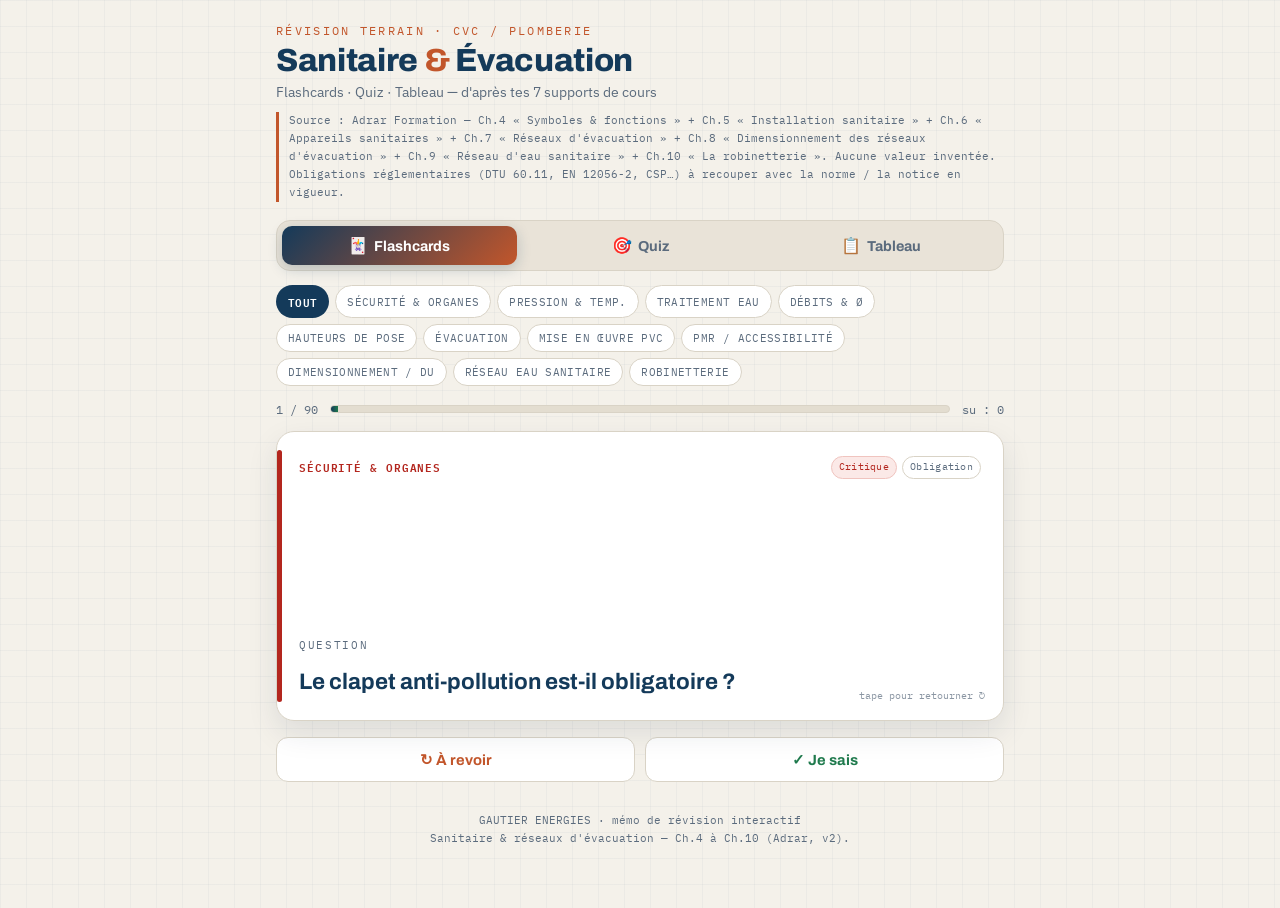
==== revision_sanitaire_evacuation.html @ 76c30feb "Add files via upload" ====
<!DOCTYPE html>
<html lang="fr">
<head>
<meta charset="UTF-8">
<meta name="viewport" content="width=device-width, initial-scale=1.0">
<title>Fiche révision — Sanitaire & Évacuation</title>
<link rel="preconnect" href="https://fonts.googleapis.com">
<link rel="preconnect" href="https://fonts.gstatic.com" crossorigin>
<link href="https://fonts.googleapis.com/css2?family=Archivo:wght@600;700;800&family=IBM+Plex+Mono:wght@500;600&family=IBM+Plex+Sans:wght@400;500;600&display=swap" rel="stylesheet">
<style>
  :root{
    --bg:#f4f1ea; --bg2:#ffffff; --panel:#ffffff; --line:#d9d3c6;
    --txt:#0f1f33; --muted:#5b6b7d;
    --navy:#143a5a; --navy2:#1d5a86; --accent:#c2562b; --green:#1f7a4d;
    /* domaines */
    --d-secu:#b3261e; --d-press:#c2562b; --d-eau:#0f6f63; --d-debit:#1f4f8b;
    --d-haut:#1d5a86; --d-evac:#1f7a4d; --d-pvc:#7a4d8c; --d-pmr:#9a6700;
  }
  *{box-sizing:border-box;margin:0;padding:0}
  body{
    font-family:"IBM Plex Sans",sans-serif;background:var(--bg);color:var(--txt);
    line-height:1.5;-webkit-font-smoothing:antialiased;min-height:100vh;
    background-image:
      linear-gradient(rgba(20,58,90,.035) 1px,transparent 1px),
      linear-gradient(90deg,rgba(20,58,90,.035) 1px,transparent 1px);
    background-size:26px 26px;
  }
  .wrap{max-width:760px;margin:0 auto;padding:22px 16px 60px}

  header{margin-bottom:18px}
  .kicker{font-family:"IBM Plex Mono",monospace;font-size:.72rem;letter-spacing:.2em;color:var(--accent);text-transform:uppercase}
  h1{font-family:"Archivo",sans-serif;font-weight:800;font-size:2rem;line-height:1.05;letter-spacing:-.01em;margin:.15em 0 .1em;color:var(--navy)}
  h1 .amp{color:var(--accent)}
  .sub{color:var(--muted);font-size:.9rem}
  .src-note{margin-top:10px;font-family:"IBM Plex Mono",monospace;font-size:.7rem;color:var(--muted);border-left:3px solid var(--accent);padding-left:10px;line-height:1.6}

  .tabs{display:flex;gap:6px;margin:18px 0 14px;background:#e9e3d8;padding:5px;border-radius:14px;border:1px solid var(--line)}
  .tab{flex:1;border:0;background:transparent;color:var(--muted);font-family:"Archivo",sans-serif;font-weight:700;font-size:.9rem;padding:10px 6px;border-radius:10px;cursor:pointer;transition:.18s;display:flex;align-items:center;justify-content:center;gap:6px}
  .tab.active{background:linear-gradient(135deg,var(--navy),var(--accent));color:#fff;box-shadow:0 4px 14px rgba(20,58,90,.22)}
  .tab .ic{font-size:1rem}

  .filters{display:flex;flex-wrap:wrap;gap:6px;margin-bottom:14px}
  .chip{font-family:"IBM Plex Mono",monospace;font-size:.7rem;letter-spacing:.03em;padding:6px 11px;border-radius:20px;border:1px solid var(--line);background:#fff;color:var(--muted);cursor:pointer;transition:.15s;text-transform:uppercase}
  .chip.on{color:#fff;font-weight:600;border-color:transparent}
  .chip[data-d="all"].on{background:var(--navy)}

  .progress{display:flex;align-items:center;gap:12px;margin-bottom:12px;font-family:"IBM Plex Mono",monospace;font-size:.78rem;color:var(--muted)}
  .bar{flex:1;height:8px;background:#e3ddd0;border-radius:6px;overflow:hidden;border:1px solid var(--line)}
  .bar > i{display:block;height:100%;width:0;background:linear-gradient(90deg,var(--navy),var(--green));transition:.3s}

  .scene{perspective:1400px;margin-bottom:16px}
  .card{position:relative;width:100%;min-height:290px;transform-style:preserve-3d;transition:transform .55s cubic-bezier(.4,.2,.2,1);cursor:pointer}
  .card.flipped{transform:rotateY(180deg)}
  .face{position:absolute;inset:0;backface-visibility:hidden;border-radius:18px;border:1px solid var(--line);padding:24px 22px;display:flex;flex-direction:column;background:var(--panel);box-shadow:0 12px 30px rgba(20,40,70,.10)}
  .face.back{transform:rotateY(180deg);background:linear-gradient(160deg,#fbf9f4,#f1ece2)}
  .face::before{content:"";position:absolute;left:0;top:18px;bottom:18px;width:5px;border-radius:5px;background:var(--dcol,var(--accent))}
  .meta{display:flex;justify-content:space-between;align-items:center;gap:8px;margin-bottom:auto}
  .dom{font-family:"IBM Plex Mono",monospace;font-size:.7rem;letter-spacing:.08em;text-transform:uppercase;color:var(--dcol,var(--accent));font-weight:600}
  .badges{display:flex;gap:5px;flex-wrap:wrap;justify-content:flex-end}
  .b{font-family:"IBM Plex Mono",monospace;font-size:.62rem;padding:3px 7px;border-radius:20px;border:1px solid var(--line);color:var(--muted);letter-spacing:.03em}
  .b.crit{background:#fbe9e7;color:#b3261e;border-color:#f0c4bf}
  .b.eleve{background:#fdf3df;color:#9a6700;border-color:#ecdcad}
  .q-label,.a-label{font-family:"IBM Plex Mono",monospace;font-size:.66rem;letter-spacing:.16em;text-transform:uppercase;color:var(--muted);margin-bottom:8px}
  .q-txt{font-family:"Archivo",sans-serif;font-weight:700;font-size:1.4rem;line-height:1.18;margin-top:8px;color:var(--navy)}
  .a-txt{font-size:1.12rem;font-weight:500;line-height:1.4;margin-top:8px}
  .a-txt b{color:var(--navy);font-family:"IBM Plex Mono",monospace;font-weight:600}
  .src{margin-top:auto;font-family:"IBM Plex Mono",monospace;font-size:.66rem;color:var(--muted);padding-top:14px}
  .flip-hint{position:absolute;bottom:16px;right:18px;font-family:"IBM Plex Mono",monospace;font-size:.62rem;color:var(--muted);opacity:.7}

  .nav{display:flex;gap:10px}
  .nav button{flex:1;border:1.5px solid var(--line);background:#fff;color:var(--txt);font-family:"Archivo",sans-serif;font-weight:700;font-size:.92rem;padding:13px;border-radius:12px;cursor:pointer;transition:.15s}
  .nav button:hover{border-color:var(--navy)}
  .nav button.know{color:var(--green)}
  .nav button.know:hover{border-color:var(--green)}
  .nav button.review{color:var(--accent)}
  .nav button.review:hover{border-color:var(--accent)}
  .nav button:active{transform:translateY(1px)}

  .quiz-head{display:flex;justify-content:space-between;align-items:center;margin-bottom:14px;font-family:"IBM Plex Mono",monospace;font-size:.8rem;color:var(--muted)}
  .score{color:var(--accent);font-weight:600}
  .quiz-card{background:var(--panel);border:1px solid var(--line);border-radius:18px;padding:24px 22px;box-shadow:0 12px 30px rgba(20,40,70,.10)}
  .quiz-card .dom{margin-bottom:14px}
  .quiz-q{font-family:"Archivo",sans-serif;font-weight:700;font-size:1.32rem;line-height:1.2;margin-bottom:20px;color:var(--navy)}
  .opts{display:flex;flex-direction:column;gap:10px}
  .opt{text-align:left;border:1.5px solid var(--line);background:#fff;color:var(--txt);font-family:"IBM Plex Sans",sans-serif;font-size:1.02rem;padding:14px 16px;border-radius:12px;cursor:pointer;transition:.15s;display:flex;gap:10px;align-items:center}
  .opt:hover:not(.locked){border-color:var(--navy);transform:translateX(3px)}
  .opt .k{font-family:"IBM Plex Mono",monospace;font-size:.8rem;color:var(--muted);border:1px solid var(--line);border-radius:6px;width:24px;height:24px;display:flex;align-items:center;justify-content:center;flex:none}
  .opt.good{border-color:var(--green);background:#e3f3ea}
  .opt.good .k{border-color:var(--green);color:var(--green)}
  .opt.bad{border-color:var(--d-secu);background:#fbe9e7}
  .opt.bad .k{border-color:var(--d-secu);color:var(--d-secu)}
  .expl{margin-top:16px;font-size:.92rem;color:var(--muted);border-left:3px solid var(--accent);padding:8px 0 8px 12px;display:none}
  .expl.show{display:block}
  .qbtn{margin-top:18px;width:100%;border:0;background:linear-gradient(135deg,var(--navy),var(--accent));color:#fff;font-family:"Archivo",sans-serif;font-weight:800;font-size:1rem;padding:14px;border-radius:12px;cursor:pointer;transition:.15s}
  .qbtn:active{transform:translateY(1px)}
  .qbtn[disabled]{opacity:.45;cursor:not-allowed}

  .result{text-align:center;background:var(--panel);border:1px solid var(--line);border-radius:18px;padding:38px 24px;box-shadow:0 12px 30px rgba(20,40,70,.10)}
  .result .big{font-family:"Archivo",sans-serif;font-weight:800;font-size:3.4rem;line-height:1;color:var(--accent)}
  .result .lbl{color:var(--muted);font-family:"IBM Plex Mono",monospace;font-size:.78rem;letter-spacing:.12em;text-transform:uppercase;margin:8px 0 4px}
  .result .verdict{font-family:"Archivo",sans-serif;font-weight:700;font-size:1.25rem;margin:14px 0 22px;color:var(--navy)}

  .search{width:100%;background:#fff;border:1.5px solid var(--line);border-radius:12px;color:var(--txt);font-family:"IBM Plex Sans",sans-serif;font-size:.95rem;padding:12px 14px;margin-bottom:14px}
  .search::placeholder{color:var(--muted)}
  .row{background:var(--panel);border:1px solid var(--line);border-left:5px solid var(--dcol,var(--accent));border-radius:12px;padding:13px 15px;margin-bottom:9px}
  .row .top{display:flex;justify-content:space-between;align-items:center;gap:8px;margin-bottom:5px}
  .row .el{font-weight:600;font-size:.97rem;color:var(--navy)}
  .row .val{font-family:"IBM Plex Mono",monospace;color:var(--accent);font-weight:600;font-size:.92rem;margin:2px 0 5px}
  .row .foot{display:flex;justify-content:space-between;gap:8px;font-family:"IBM Plex Mono",monospace;font-size:.66rem;color:var(--muted)}
  .empty{text-align:center;color:var(--muted);padding:30px;font-family:"IBM Plex Mono",monospace;font-size:.85rem}

  .footer{margin-top:30px;text-align:center;font-family:"IBM Plex Mono",monospace;font-size:.66rem;color:var(--muted);line-height:1.7}
  .hide{display:none!important}
</style>
</head>
<body>
<div class="wrap">
  <header>
    <div class="kicker">Révision terrain · CVC / Plomberie</div>
    <h1>Sanitaire <span class="amp">&amp;</span> Évacuation</h1>
    <div class="sub">Flashcards · Quiz · Tableau — d'après tes 7 supports de cours</div>
    <div class="src-note">Source : Adrar Formation — Ch.4 « Symboles & fonctions » + Ch.5 « Installation sanitaire » + Ch.6 « Appareils sanitaires » + Ch.7 « Réseaux d'évacuation » + Ch.8 « Dimensionnement des réseaux d'évacuation » + Ch.9 « Réseau d'eau sanitaire » + Ch.10 « La robinetterie ». Aucune valeur inventée. Obligations réglementaires (DTU 60.11, EN 12056-2, CSP…) à recouper avec la norme / la notice en vigueur.</div>
  </header>

  <div class="tabs">
    <button class="tab active" data-view="cards"><span class="ic">🃏</span> Flashcards</button>
    <button class="tab" data-view="quiz"><span class="ic">🎯</span> Quiz</button>
    <button class="tab" data-view="table"><span class="ic">📋</span> Tableau</button>
  </div>

  <div class="filters" id="filters"></div>

  <!-- FLASHCARDS -->
  <section id="view-cards">
    <div class="progress">
      <span id="cardCount">1 / 1</span>
      <div class="bar"><i id="cardBar"></i></div>
      <span id="knownCount">su : 0</span>
    </div>
    <div class="scene">
      <div class="card" id="card" onclick="flip()">
        <div class="face front">
          <div class="meta"><span class="dom" id="fDom">—</span><div class="badges" id="fBadges"></div></div>
          <div class="q-label">Question</div>
          <div class="q-txt" id="fQ">—</div>
          <div class="flip-hint">tape pour retourner ↻</div>
        </div>
        <div class="face back">
          <div class="meta"><span class="dom" id="bDom">—</span></div>
          <div class="a-label">Réponse</div>
          <div class="a-txt" id="fA">—</div>
          <div class="src" id="fSrc">—</div>
        </div>
      </div>
    </div>
    <div class="nav">
      <button class="review" onclick="mark(false)">↻ À revoir</button>
      <button class="know" onclick="mark(true)">✓ Je sais</button>
    </div>
  </section>

  <!-- QUIZ -->
  <section id="view-quiz" class="hide">
    <div id="quizPlay">
      <div class="quiz-head">
        <span id="qProgress">Question 1 / 1</span>
        <span><span class="score" id="qScore">0 pts</span> · <span class="streak" id="qStreak">série 0🔥</span></span>
      </div>
      <div class="quiz-card">
        <div class="dom" id="qDom">—</div>
        <div class="quiz-q" id="qQ">—</div>
        <div class="opts" id="qOpts"></div>
        <div class="expl" id="qExpl"></div>
      </div>
      <button class="qbtn" id="qNext" onclick="nextQuiz()" disabled>Valider une réponse</button>
    </div>
    <div id="quizResult" class="hide">
      <div class="result">
        <div class="lbl">Score final</div>
        <div class="big" id="rBig">0%</div>
        <div class="verdict" id="rVerdict">—</div>
        <button class="qbtn" onclick="startQuiz()">↻ Rejouer le quiz</button>
      </div>
    </div>
  </section>

  <!-- TABLE -->
  <section id="view-table" class="hide">
    <input class="search" id="search" placeholder="Rechercher (ex : baignoire, garde d'eau, 110, PVC, pente…)" oninput="renderTable()">
    <div id="tableRows"></div>
  </section>

  <div class="footer">
    GAUTIER ENERGIES · mémo de révision interactif<br>
    Sanitaire & réseaux d'évacuation — Ch.4 à Ch.10 (Adrar, v2).
  </div>
</div>

<script>
/* ---------- DONNÉES (uniquement issues des 4 documents) ---------- */
const DOMS = {
  secu:{label:"Sécurité & organes",col:"--d-secu"},
  press:{label:"Pression & temp.",col:"--d-press"},
  eau:{label:"Traitement eau",col:"--d-eau"},
  debit:{label:"Débits & Ø",col:"--d-debit"},
  haut:{label:"Hauteurs de pose",col:"--d-haut"},
  evac:{label:"Évacuation",col:"--d-evac"},
  pvc:{label:"Mise en œuvre PVC",col:"--d-pvc"},
  pmr:{label:"PMR / accessibilité",col:"--d-pmr"},
  dim:{label:"Dimensionnement / DU",col:"--d-debit"},
  eausan:{label:"Réseau eau sanitaire",col:"--d-eau"},
  robin:{label:"Robinetterie",col:"--d-pvc"}
};

const CARDS = [
  // SÉCURITÉ & ORGANES
  {d:"secu",q:"Le clapet anti-pollution est-il obligatoire ?",a:"<b>Oui</b>, en début d'alimentation (après compteur en privatif). Empêche le retour d'eau polluée vers le réseau de ville.",t:"O",i:"crit",s:"Ch.4 p.4 · Ch.5 p.9"},
  {d:"secu",q:"Quand le groupe de sécurité est-il obligatoire ?",a:"Sur tout appareil qui <b>chauffe ou stocke l'ECS</b>. Raccordé à une évacuation (il goutte à la chauffe = normal).",t:"O",i:"crit",s:"Ch.4 p.5"},
  {d:"secu",q:"À quelle pression s'ouvre la soupape du groupe de sécurité ?",a:"<b>> 7 bar</b>",t:"C",i:"eleve",s:"Ch.4 p.5"},
  {d:"secu",q:"Quand le mitigeur / limiteur de température est-il obligatoire ?",a:"Sur toute <b>installation neuve à accumulation</b> (stockage ECS). Limite les brûlures.",t:"O",i:"crit",s:"Ch.4 p.6"},
  {d:"secu",q:"Où la vanne d'arrêt est-elle obligatoire sur un ballon ?",a:"<b>En bas du ballon</b>, et la bouchonner pour éviter une ouverture accidentelle.",t:"O",i:"eleve",s:"Ch.4 p.9"},
  {d:"secu",q:"Où se place le réducteur de pression ?",a:"<b>Après le compteur ET après le clapet anti-pollution</b>, sens de la flèche. Posé à l'envers = plus d'eau.",t:"R",i:"eleve",s:"Ch.5 p.11"},
  {d:"secu",q:"Compteurs divisionnaires obligatoires en copropriété depuis quand ?",a:"Permis de construire déposé <b>à partir du 1er nov. 2007</b> (à recouper).",t:"O",i:"eleve",s:"Ch.5 p.7"},

  // PRESSION & TEMPÉRATURE
  {d:"press",q:"Pression minimale d'usage obligatoire ?",a:"<b>1 bar</b> minimum au point d'usage.",t:"O",i:"crit",s:"Ch.4 p.5"},
  {d:"press",q:"Pression conseillée pour une maison particulière ?",a:"<b>3 bar</b>",t:"R",i:"eleve",s:"Ch.4 p.9"},
  {d:"press",q:"Pression du réseau à l'arrivée chez l'abonné ?",a:"<b>6 ou 7 bar</b> (exemple, à mesurer au manomètre).",t:"Ex",i:"moy",s:"Ch.4 p.5"},
  {d:"press",q:"Température maximale ECS aux points de puisage ?",a:"<b>50 °C</b> pièces de toilette · <b>60 °C</b> autres pièces (texte 2005, à recouper).",t:"O",i:"crit",s:"Ch.4 p.7"},
  {d:"press",q:"La membrane d'un mécanisme de chasse est sensible au-delà de ?",a:"<b>3 bar</b> (et au calcaire).",t:"C",i:"moy",s:"Ch.6 p.20"},

  // TRAITEMENT EAU
  {d:"eau",q:"À partir de quel TH une eau est-elle dite calcaire (dure) ?",a:"<b>TH > 15 °f</b>",t:"C",i:"eleve",s:"Ch.5 p.24"},
  {d:"eau",q:"À quoi correspond 1 °f de dureté ?",a:"<b>4 mg de calcium</b> ou <b>2,4 mg de magnésium</b> par litre.",t:"C",i:"moy",s:"Ch.5 p.24"},
  {d:"eau",q:"Perte de rendement pour 1 mm de calcaire sur un serpentin ?",a:"<b>−10 %</b> (jusqu'à <b>−50 %</b> pour 12 mm).",t:"C",i:"eleve",s:"Ch.5 p.21"},
  {d:"eau",q:"Durée d'une régénération d'adoucisseur ?",a:"<b>1 à 2 heures</b> selon le modèle.",t:"C",i:"moy",s:"Ch.5 p.28"},

  // DÉBITS & Ø
  {d:"debit",q:"Débit et évacuation d'une baignoire ?",a:"<b>0,35 l/s</b> (21 l/min) · alim 16×1 · <b>évac 40</b>",t:"C",i:"eleve",s:"Ch.6 p.3"},
  {d:"debit",q:"Débit et évacuation d'une douche ?",a:"<b>0,25 l/s</b> (15 l/min) · alim 14×1 · <b>évac 40</b>",t:"C",i:"moy",s:"Ch.6 p.3"},
  {d:"debit",q:"Débit et évacuation d'un lavabo ?",a:"<b>0,10 l/s</b> (6 l/min) · alim 12×1 · <b>évac 32</b>",t:"C",i:"moy",s:"Ch.6 p.3"},
  {d:"debit",q:"Débit d'un WC à robinet (chasse directe) ?",a:"<b>1,50 l/s</b> (90 l/min) · alim 28×1 · évac 100 — le plus gourmand.",t:"C",i:"eleve",s:"Ch.6 p.3"},
  {d:"debit",q:"Évacuation d'un WC (réservoir ou chasse directe) ?",a:"Toujours <b>Ø 100</b>",t:"C",i:"crit",s:"Ch.6 p.3"},
  {d:"debit",q:"Quel appareil s'alimente en 10×1 ?",a:"Le <b>lave-mains</b> (seul cas) · évac 32",t:"C",i:"moy",s:"Ch.6 p.3"},

  // HAUTEURS DE POSE
  {d:"haut",q:"Hauteur de pose d'un lavabo ?",a:"<b>88 cm</b> · cuivre 12/1, PER 12/1, évac 32",t:"C",i:"eleve",s:"Ch.6 p.9"},
  {d:"haut",q:"Hauteur de pose d'un évier / bac à laver ?",a:"<b>90 cm</b> · cuivre 14/1, PER 16/1,5, évac 40",t:"C",i:"eleve",s:"Ch.6 p.9-10"},
  {d:"haut",q:"Hauteur de pose d'une baignoire ?",a:"<b>55 cm</b> · cuivre <b>18/1</b> (la seule), PER 16/1,5, évac 40",t:"C",i:"eleve",s:"Ch.6 p.14"},
  {d:"haut",q:"Hauteur de la robinetterie de douche ?",a:"<b>110 cm</b> du fond du bac.",t:"R",i:"eleve",s:"Ch.6 p.10"},
  {d:"haut",q:"Hauteur de pose d'un WC au sol / d'un bâti-support ?",a:"WC <b>39 cm</b> · bâti-support <b>40 cm</b> (trait repère à 1 m) · évac 100",t:"C",i:"eleve",s:"Ch.6 p.22-23"},
  {d:"haut",q:"Hauteur de pose d'un urinoir (adulte) ?",a:"<b>70 cm</b> (enfants 40 à 60 cm) · évac 32",t:"C",i:"moy",s:"Ch.6 p.26"},
  {d:"haut",q:"Combien de joints silicone sur une douche à l'italienne ?",a:"<b>3 joints silicone impératifs</b> · joint mini 5 mm.",t:"R",i:"eleve",s:"Ch.6 p.11-12"},

  // ÉVACUATION
  {d:"evac",q:"Garde d'eau d'un siphon ?",a:"<b>5 cm (50 mm)</b> permanente. Le désiphonnage la vide.",t:"O",i:"crit",s:"Ch.7 p.4"},
  {d:"evac",q:"Peut-on mélanger eaux usées et eaux pluviales ?",a:"<b>Interdit</b> (et réciproquement).",t:"O",i:"crit",s:"Ch.7 p.4"},
  {d:"evac",q:"Diamètre de la ventilation primaire par rapport à la descente ?",a:"Section <b>≥ celle de la descente</b>, Ø <b>constant</b> sur la colonne.",t:"R",i:"eleve",s:"Ch.7 p.4-11"},
  {d:"evac",q:"Pente d'un collecteur principal ?",a:"<b>1 à 5 %</b>, recommandée <b>2 % (2 cm/m)</b>.",t:"R",i:"eleve",s:"Ch.7 p.9"},
  {d:"evac",q:"Angle des embranchements sur collecteur ?",a:"<b>45° uniquement</b> (culottes, angle doux = anti-bouchage).",t:"R",i:"eleve",s:"Ch.7 p.9"},
  {d:"evac",q:"Diamètre PVC d'un collecteur de WC à chasse directe ?",a:"<b>mini 80 mm · PVC Ø100</b>",t:"R",i:"eleve",s:"Ch.7 p.13"},
  {d:"evac",q:"Diamètre PVC d'un collecteur de baignoire ?",a:"<b>L ≤ 1 m : 33 mm / Ø40</b> · <b>L ≥ 1 m : 38 mm / Ø50</b>",t:"R",i:"moy",s:"Ch.7 p.13"},
  {d:"evac",q:"Diamètre PVC d'un collecteur lavabo / bidet ?",a:"<b>mini 30 mm · PVC Ø32</b>",t:"R",i:"moy",s:"Ch.7 p.14"},
  {d:"evac",q:"Ø de ventilation primaire pour les WC ?",a:"<b>Ø min 90 / Ø réel 100</b>",t:"C",i:"moy",s:"Ch.7 p.11"},
  {d:"evac",q:"Le clapet anti-vide peut-il remplacer la ventilation primaire ?",a:"Oui sous conditions : 1 chute ventilée/maison · 1/groupe de 20 logts · combles ventilés < 20 logts.",t:"R",i:"moy",s:"Ch.7 p.12"},

  // MISE EN ŒUVRE PVC
  {d:"pvc",q:"Quel PVC est obligatoire en sanitaire ?",a:"Le <b>PVC compact (E)</b>. Le cellulaire (EL) est réservé aux eaux pluviales.",t:"O",i:"crit",s:"Ch.7 p.17"},
  {d:"pvc",q:"Longueur d'une barre de tube PVC ?",a:"<b>4 m</b> (avec/sans emboîture selon Ø).",t:"C",i:"moy",s:"Ch.7 p.17"},
  {d:"pvc",q:"Dilatation du PVC ?",a:"<b>0,7 mm par mètre pour 10 °C</b>.",t:"C",i:"eleve",s:"Ch.7 p.19"},
  {d:"pvc",q:"Espacement max des manchons de dilatation (horizontal) ?",a:"Dès le 1er mètre, au max <b>tous les 8 m</b> (entre 2 points fixes).",t:"O",i:"eleve",s:"Ch.7 p.19"},
  {d:"pvc",q:"Manchon de dilatation en chute verticale : où ?",a:"<b>À chaque niveau</b> (élément bloqué au plancher ou maintenu par piquage).",t:"O",i:"eleve",s:"Ch.7 p.20"},
  {d:"pvc",q:"Distance max entre 2 points fixes (PVC horizontal) ?",a:"<b>8 m</b> — tout doit pouvoir coulisser.",t:"R",i:"eleve",s:"Ch.7 p.22"},
  {d:"pvc",q:"Angle de chanfrein avant collage du PVC ?",a:"<b>15° sur l'extérieur</b> + ébavurage intérieur.",t:"R",i:"eleve",s:"Ch.7 p.23"},
  {d:"pvc",q:"Temps de séchage du collage avant mise en eau ?",a:"<b>24 heures</b> · à l'abri de la pluie · −5 à +30 °C · jamais bout à bout.",t:"R",i:"crit",s:"Ch.7 p.24"},
  {d:"pvc",q:"Espacement des colliers en vertical (PVC) ?",a:"<b>2,70 m</b> (tous Ø). Horizontal : 0,50 / 0,80 / 1,00 m selon Ø.",t:"C",i:"moy",s:"Ch.7 p.26"},
  {d:"pvc",q:"Distance mini d'un collier par rapport à un coude / té ?",a:"<b>≥ 20 cm</b>. Colliers isophoniques (pas d'« Atlas » bloquant).",t:"R",i:"eleve",s:"Ch.7 p.26"},
  {d:"pvc",q:"Quel PVC pour cuisines / laveries collectives ?",a:"<b>PVC HTA marron</b> (haute temp.) — le PVC standard est interdit.",t:"O",i:"eleve",s:"Ch.7 p.23"},

  // PMR / ACCESSIBILITÉ
  {d:"pmr",q:"Proportion de sanitaires accessibles à prévoir ?",a:"<b>2 à 10 → 1 accessible</b> · <b>11 et + → 1 par tranche de 10</b>",t:"O",i:"eleve",s:"Ch.6 p.27"},
  {d:"pmr",q:"Position de l'axe d'une cuvette PMR ?",a:"<b>50 cm du fond</b> · <b>40 cm de la paroi latérale</b>",t:"O",i:"eleve",s:"Ch.6 p.27"},
  {d:"pmr",q:"Hauteur d'assise d'une cuvette accessible PMR ?",a:"<b>45 à 50 cm</b> abattant inclus (vs 39 cm standard).",t:"O",i:"crit",s:"Ch.6 p.27"},
  {d:"pmr",q:"Hauteur de la partie horizontale d'une barre d'appui PMR ?",a:"<b>70 à 80 cm</b> du sol (renforcer la structure).",t:"O",i:"eleve",s:"Ch.6 p.27"},
  {d:"pmr",q:"Vide inférieur d'un lavabo PMR ?",a:"<b>≥ 0,30 prof. × 0,60 larg. × 0,70 haut. (m)</b> · bas du miroir ≤ 1050 mm.",t:"O",i:"eleve",s:"Ch.6 p.28"},

  // ─── CH.8 · DIMENSIONNEMENT DES RÉSEAUX D'ÉVACUATION (NF DTU 60.11 P-2, 2013) ───
  {d:"dim",q:"Formule du débit probable des eaux usées ?",a:"<b>Qww = K × √(ΣDU)</b> · Qww en l/s · K = coef. de simultanéité · ΣDU = somme des unités de raccordement.",t:"C",i:"crit",s:"Ch.8 p.6"},
  {d:"dim",q:"Coefficient de simultanéité K — maison individuelle / bureau ?",a:"<b>K = 0,5</b> (usage irrégulier).",t:"C",i:"eleve",s:"Ch.8 p.7"},
  {d:"dim",q:"Coefficient K — collectif, hôpital, école, restaurant, hôtel ?",a:"<b>K = 0,7</b> (usage régulier).",t:"C",i:"eleve",s:"Ch.8 p.7"},
  {d:"dim",q:"Coefficient K — toilettes / douches publiques · laboratoire ?",a:"Public <b>K = 1</b> (usage fréquent) · laboratoire <b>K = 1,2</b> (usage spécial).",t:"C",i:"moy",s:"Ch.8 p.7"},
  {d:"dim",q:"DU (unité de raccordement) d'un WC à réservoir 6 ou 7,5 l ?",a:"<b>2,0 l/s</b> · WC 9 l = <b>2,5 l/s</b>.",t:"C",i:"eleve",s:"Ch.8 p.6 / p.10"},
  {d:"dim",q:"DU d'un lavabo / lave-mains / bidet ?",a:"<b>0,3 l/s</b>.",t:"C",i:"moy",s:"Ch.8 p.10"},
  {d:"dim",q:"DU d'un évier / baignoire / douche à bouchon ?",a:"<b>0,5 l/s</b> · douche à grille fixe <b>0,4 l/s</b>.",t:"C",i:"moy",s:"Ch.8 p.10"},
  {d:"dim",q:"DU lave-linge 6 kg / 12 kg · lave-vaisselle · bac à laver ?",a:"6 kg <b>0,5</b> · 12 kg <b>1,0</b> · lave-vaisselle <b>0,5</b> · bac à laver <b>0,8</b> (l/s).",t:"C",i:"moy",s:"Ch.8 p.6 / p.10"},
  {d:"dim",q:"Pente minimale d'un collecteur d'évacuation ?",a:"<b>1 %</b> mini. Diamètres tabulés prévus pour <b>1 à 3 cm/m</b>.",t:"O",i:"crit",s:"Ch.8 p.5"},
  {d:"dim",q:"Diamètre intérieur mini d'un branchement de vidange ?",a:"Au moins <b>égal au siphon</b> qu'il reçoit.",t:"O",i:"eleve",s:"Ch.8 p.5"},
  {d:"dim",q:"Sur quoi dimensionne-t-on un collecteur (débits admissibles) ?",a:"Selon <b>DN + pente (1 à 5 cm/m)</b>, à <b>remplissage 5/10ᵉ</b>.",t:"C",i:"moy",s:"Ch.8 p.11"},
  {d:"evac",q:"Système IV vs Système I (NF EN 12056-2) ?",a:"<b>Système IV</b> = colonnes de chute séparées (le plus courant) · <b>Système I</b> = chute unique.",t:"C",i:"moy",s:"Ch.8 p.8-9"},
  {d:"evac",q:"Diamètre de la ventilation primaire d'une colonne de chute ?",a:"Prolongée à l'air libre dans le <b>même diamètre</b>, au-dessus des locaux habités.",t:"O",i:"eleve",s:"Ch.8 p.8"},
  {d:"evac",q:"Ø de sortie après regroupement de plusieurs ventilations ?",a:"Le <b>Ø immédiatement supérieur</b> au plus grand Ø avant regroupement.",t:"R",i:"moy",s:"Ch.8 p.8"},
  {d:"evac",q:"Ø de raccordement PVC d'un WC à réservoir (selon DTU) ?",a:"WC 6/7,5 l : int. 73 mm → <b>PVC Ø80</b> · WC 9 l : 83 mm → <b>PVC Ø90/100</b>. (≠ règle de cours « toujours Ø100 » → à recouper)",t:"C",i:"eleve",s:"Ch.8 p.4"},

  // ─── CH.9 · LE RÉSEAU D'EAU SANITAIRE ───
  {d:"eausan",q:"Pente de pose des canalisations d'eau (alimentation) ?",a:"<b>2 mm/m</b> vers le point de purge ou le compteur (DTU). À NE PAS confondre avec la pente d'évacuation (≥ 1 %).",t:"O",i:"crit",s:"Ch.9 p.12"},
  {d:"eausan",q:"Pression de sortie d'un réducteur préréglé ?",a:"<b>3,5 bar</b> constants. Réducteurs réglables = pression au choix (avec/sans manomètre).",t:"F",i:"eleve",s:"Ch.9 p.8"},
  {d:"eausan",q:"Côté de pose eau chaude / eau froide sur la robinetterie ?",a:"<b>EC à gauche · EF à droite</b>.",t:"R",i:"eleve",s:"Ch.9 p.16"},
  {d:"eausan",q:"Conduites EC et EF superposées : laquelle au-dessus ?",a:"<b>L'eau chaude au-dessus</b> (évite la condensation).",t:"R",i:"moy",s:"Ch.9 p.16"},
  {d:"eausan",q:"Où interdit-on de faire passer une conduite d'eau sanitaire ?",a:"<b>Conduits de ventilation, cages d'ascenseur, évacuations EU, conduits de fumée</b>.",t:"O",i:"eleve",s:"Ch.9 p.16"},
  {d:"eausan",q:"Caractéristiques d'un collecteur (nourrice) sanitaire ?",a:"<b>DN20 ou DN25</b> · <b>3 à 10 sorties</b> en 15/21 mâle · raccords PER directs.",t:"C",i:"moy",s:"Ch.9 p.17"},
  {d:"eausan",q:"Hauteur de pose d'un collecteur (nourrice) ?",a:"<b>50 cm</b> (hauteur suffisante), fixé au mur, sorties rectilignes.",t:"R",i:"moy",s:"Ch.9 p.18"},
  {d:"eausan",q:"Diamètre d'un branchement de compteur (PEHD) ?",a:"<b>PEHD Ø25 ou Ø32</b>. Compteur en regard extérieur : liaison en <b>PER enterré</b>.",t:"C",i:"moy",s:"Ch.9 p.5 / p.12"},
  {d:"eausan",q:"Catégories de réseaux d'eau (RT1 à RT5) ?",a:"RT1 sanitaire/alimentaire · RT2 technique · RT3 incendie · RT4 arrosage · RT5 professionnel.",t:"C",i:"moy",s:"Ch.9 p.3-4"},
  {d:"eausan",q:"Adoucisseur : quelle eau doit rester non traitée ?",a:"Une <b>eau froide alimentaire non adoucie</b> doit rester disponible (R.1321-55/56 CSP).",t:"O",i:"eleve",s:"Ch.9 p.10"},
  {d:"secu",q:"Où piquer un robinet de puisage / arrosage ?",a:"<b>Avant</b> le réducteur de pression et l'adoucisseur · muni d'un robinet de purge propre.",t:"R",i:"moy",s:"Ch.9 p.12"},
  {d:"secu",q:"Les disconnecteurs sont obligatoires où ?",a:"À <b>chaque point à risque de pollution</b> (chaufferie, piscine, industrie, hôpital…). Types : CA, BA, HA, EA, EC, DA.",t:"O",i:"eleve",s:"Ch.9 p.8"},

  // ─── CH.10 · LA ROBINETTERIE ───
  {d:"robin",q:"Butée anti-brûlure d'un mitigeur thermostatique ?",a:"<b>38 °C</b> · coupe automatiquement l'eau chaude en cas de manque d'eau froide.",t:"C",i:"crit",s:"Ch.10 p.15"},
  {d:"robin",q:"À quoi sert une vanne ¼ de tour (boisseau sphérique) ?",a:"<b>Isolement (tout ou rien)</b> · <b>ne convient pas</b> à la régulation de débit.",t:"C",i:"eleve",s:"Ch.10 p.4"},
  {d:"robin",q:"Vanne à opercule : ouverte ou fermée ?",a:"<b>Dépassement de tige = ouverte</b> · pas de dépassement = fermée. Robinet d'isolement (pas de réglage de débit).",t:"C",i:"moy",s:"Ch.10 p.6"},
  {d:"robin",q:"Filetage et entraxe d'une robinetterie de douche murale ?",a:"<b>Filetage mâle 1/2''</b> · <b>entraxe 150 mm</b>.",t:"C",i:"eleve",s:"Ch.10 p.17"},
  {d:"robin",q:"Raccords d'une applique de machine à laver ?",a:"Arrivée EF <b>½ mâle</b> + <b>½ femelle</b> · robinet à soupape <b>½'' mâle</b> (applique) et <b>¾'' mâle</b> (flexible).",t:"C",i:"moy",s:"Ch.10 p.19-20"},
  {d:"robin",q:"Combien de trous dans une cartouche de mitigeur ?",a:"<b>3 trous</b> : EF, EC, sortie mitigée · étanchéité par joints toriques.",t:"C",i:"moy",s:"Ch.10 p.14"},
  {d:"robin",q:"Où placer un mitigeur collectif ?",a:"<b>Avant un ensemble d'appareils</b> (douches de vestiaire, lavabos…) · économie d'énergie + anti-brûlure.",t:"C",i:"moy",s:"Ch.10 p.22"},
  {d:"robin",q:"Combien gaspille une fuite de WC ?",a:"<b>220 m³/an</b> · goutte à goutte 35 · filet d'eau 550 (m³/an).",t:"C",i:"moy",s:"Ch.10 p.23"}
];

const QUIZ = [
  {d:"secu",q:"À quelle pression s'ouvre la soupape du groupe de sécurité ?",o:["3 bar","5 bar","7 bar","10 bar"],c:2,e:"> 7 bars. C'est aussi le seuil de pression à ne pas dépasser dans le ballon."},
  {d:"secu",q:"Le groupe de sécurité est obligatoire sur…",o:["Tout robinet","Tout appareil qui chauffe/stocke l'ECS","Les WC","Les évacuations"],c:1,e:"Obligatoire sur tout appareil qui chauffe ou stocke l'eau chaude sanitaire."},
  {d:"secu",q:"Où se place le réducteur de pression ?",o:["Avant le compteur","Après compteur et après clapet anti-pollution","Sur le ballon","En sortie d'ECS"],c:1,e:"Après le compteur et après le clapet anti-pollution. Posé à l'envers, plus d'eau."},
  {d:"press",q:"Pression minimale d'usage obligatoire ?",o:["0,5 bar","1 bar","2 bar","3 bar"],c:1,e:"1 bar minimum obligatoire. Conseillé en maison : 3 bars."},
  {d:"press",q:"Température max ECS dans une pièce de toilette ?",o:["45 °C","50 °C","60 °C","65 °C"],c:1,e:"50 °C en pièce de toilette, 60 °C dans les autres pièces (au point de puisage)."},
  {d:"eau",q:"Une eau est dite calcaire (dure) à partir de…",o:["TH > 5 °f","TH > 10 °f","TH > 15 °f","TH > 25 °f"],c:2,e:"TH > 15 °f = eau calcaire."},
  {d:"eau",q:"1 mm de calcaire sur un serpentin fait perdre…",o:["2 %","10 %","25 %","50 %"],c:1,e:"−10 % de rendement pour 1 mm ; jusqu'à −50 % pour 12 mm."},
  {d:"debit",q:"Débit d'une baignoire ?",o:["0,10 l/s","0,25 l/s","0,35 l/s","0,50 l/s"],c:2,e:"0,35 l/s (21 l/min). Douche = 0,25 ; lavabo = 0,10."},
  {d:"debit",q:"Évacuation d'un WC ?",o:["Ø 40","Ø 50","Ø 80","Ø 100"],c:3,e:"Toujours Ø 100, réservoir comme chasse directe."},
  {d:"debit",q:"Quel appareil s'alimente en 10×1 ?",o:["Lavabo","Lave-mains","Évier","Baignoire"],c:1,e:"Le lave-mains (seul cas). Lavabo 12×1, évier 14×1, baignoire 16×1."},
  {d:"haut",q:"Hauteur de pose d'un lavabo ?",o:["85 cm","88 cm","90 cm","110 cm"],c:1,e:"Lavabo 88 cm. Lave-main 85, évier/bac 90."},
  {d:"haut",q:"Hauteur de pose d'une baignoire ?",o:["39 cm","55 cm","85 cm","90 cm"],c:1,e:"55 cm, alimentée en cuivre 18/1 (la seule)."},
  {d:"haut",q:"Hauteur de la robinetterie de douche ?",o:["90 cm","100 cm","110 cm","120 cm"],c:2,e:"110 cm du fond du bac."},
  {d:"haut",q:"Hauteur de pose d'un WC standard (au sol) ?",o:["39 cm","45 cm","50 cm","55 cm"],c:0,e:"39 cm. Attention : 45-50 cm en PMR (abattant inclus)."},
  {d:"evac",q:"Garde d'eau d'un siphon ?",o:["3 cm","5 cm","8 cm","10 cm"],c:1,e:"5 cm (50 mm), permanente. Évite la remontée d'odeurs."},
  {d:"evac",q:"Pente recommandée d'un collecteur principal ?",o:["1 %","2 %","5 %","10 %"],c:1,e:"2 % (2 cm/m), dans une plage de 1 à 5 %."},
  {d:"evac",q:"Angle des embranchements sur un collecteur ?",o:["30°","45°","67°","90°"],c:1,e:"45° uniquement (angle doux, anti-bouchage)."},
  {d:"pvc",q:"Quel PVC est obligatoire en sanitaire ?",o:["Cellulaire (EL)","Compact (E)","HTA marron","PVC pression"],c:1,e:"PVC compact (E). Le cellulaire (EL) est réservé aux eaux pluviales."},
  {d:"pvc",q:"Dilatation du PVC ?",o:["0,3 mm/m/10°C","0,7 mm/m/10°C","1,5 mm/m/10°C","7 mm/m/10°C"],c:1,e:"0,7 mm par mètre pour 10 °C."},
  {d:"pvc",q:"Distance max entre 2 points fixes (PVC horizontal) ?",o:["3 m","4 m","8 m","15 m"],c:2,e:"8 m maximum. Manchon de dilatation dès le 1er mètre."},
  {d:"pvc",q:"Temps de séchage du collage avant mise en eau ?",o:["1 h","6 h","12 h","24 h"],c:3,e:"24 heures, à l'abri de la pluie, entre −5 et +30 °C."},
  {d:"pmr",q:"Hauteur d'assise d'une cuvette PMR ?",o:["39 cm","45-50 cm","55 cm","70 cm"],c:1,e:"45 à 50 cm abattant inclus (vs 39 cm standard)."},
  {d:"pmr",q:"Position de l'axe d'une cuvette PMR ?",o:["40 cm du fond","50 cm du fond / 40 cm paroi","60 cm du fond","30 cm de la paroi"],c:1,e:"Axe à 50 cm du fond et 40 cm de la paroi latérale."},
  {d:"dim",q:"Formule du débit probable des eaux usées ?",o:["Qww = K × ΣDU","Qww = K × √(ΣDU)","Qww = √(K × ΣDU)","Qww = ΣDU / K"],c:1,e:"Qww = K × √(ΣDU). K = coef. de simultanéité ; ΣDU = somme des unités de raccordement."},
  {d:"dim",q:"Coefficient de simultanéité K d'une maison individuelle ?",o:["0,5","0,7","1","1,2"],c:0,e:"0,5 (usage irrégulier). Collectif/hôtel 0,7 ; public 1 ; labo 1,2."},
  {d:"dim",q:"DU (unité de raccordement) d'un WC 6 litres ?",o:["0,5 l/s","1,0 l/s","2,0 l/s","2,5 l/s"],c:2,e:"2,0 l/s (WC 9 l = 2,5 l/s)."},
  {d:"dim",q:"Pente minimale d'un collecteur d'évacuation ?",o:["0,5 %","1 %","2 %","3 %"],c:1,e:"1 % mini (DTU 60.11). Diamètres tabulés prévus pour 1 à 3 cm/m."},
  {d:"eausan",q:"Pente de pose des canalisations d'eau (alimentation) ?",o:["2 mm/m","1 cm/m","2 cm/m","aucune"],c:0,e:"2 mm/m vers la purge / le compteur. NE PAS confondre avec l'évacuation (≥ 1 %)."},
  {d:"eausan",q:"Pression de sortie d'un réducteur préréglé ?",o:["1,5 bar","3 bar","3,5 bar","6 bar"],c:2,e:"3,5 bar constants (préréglé). Les réglables se choisissent."},
  {d:"eausan",q:"Côté de pose de l'eau chaude sur un mitigeur ?",o:["À droite","À gauche","Indifférent","Au centre"],c:1,e:"Eau chaude à gauche, eau froide à droite."},
  {d:"robin",q:"Butée anti-brûlure d'un mitigeur thermostatique ?",o:["32 °C","38 °C","43 °C","50 °C"],c:1,e:"38 °C. Coupe automatique de l'eau chaude en cas de manque d'eau froide."},
  {d:"robin",q:"Entraxe standard d'une robinetterie de douche murale ?",o:["100 mm","120 mm","150 mm","200 mm"],c:2,e:"150 mm (filetage mâle 1/2'')."},
  {d:"robin",q:"Une vanne à boisseau sphérique (¼ tour) sert à…",o:["Régler le débit","Isoler (tout ou rien)","Mesurer la pression","Réduire la pression"],c:1,e:"Isolement uniquement ; elle ne convient pas à la régulation de débit."}
];

/* ---------- ÉTAT ---------- */
let activeDom="all";
let view="cards";
let order=[], idx=0, flipped=false;
const known=new Set();
let quizList=[], qi=0, score=0, streak=0, maxStreak=0, locked=false;

/* ---------- FILTRES ---------- */
function buildFilters(){
  const f=document.getElementById("filters");
  let html=`<button class="chip on" data-d="all" onclick="setDom('all')">Tout</button>`;
  Object.entries(DOMS).forEach(([k,v])=>{
    html+=`<button class="chip" data-d="${k}" onclick="setDom('${k}')">${v.label}</button>`;
  });
  f.innerHTML=html;
}
function setDom(d){
  activeDom=d;
  const root=getComputedStyle(document.documentElement);
  document.querySelectorAll(".chip").forEach(ch=>{
    const on=ch.dataset.d===d;
    ch.classList.toggle("on",on);
    if(on && d!=="all"){const c=root.getPropertyValue(DOMS[d].col).trim();ch.style.background=c;ch.style.color="#fff";}
    else if(d!=="all"){ch.style.background="";ch.style.color="";}
  });
  if(view==="cards"){buildOrder();render();}
  if(view==="quiz"){startQuiz();}
  if(view==="table"){renderTable();}
}

/* ---------- VUES ---------- */
function show(v){
  view=v;
  document.querySelectorAll(".tab").forEach(t=>t.classList.toggle("active",t.dataset.view===v));
  document.getElementById("view-cards").classList.toggle("hide",v!=="cards");
  document.getElementById("view-quiz").classList.toggle("hide",v!=="quiz");
  document.getElementById("view-table").classList.toggle("hide",v!=="table");
  if(v==="cards"){buildOrder();render();}
  if(v==="quiz"){startQuiz();}
  if(v==="table"){renderTable();}
}
document.querySelectorAll(".tab").forEach(t=>t.addEventListener("click",()=>show(t.dataset.view)));

/* ---------- FLASHCARDS ---------- */
function pool(){return CARDS.filter(c=>activeDom==="all"||c.d===activeDom);}
function buildOrder(){order=pool().map((_,i)=>i);idx=0;flipped=false;}
function render(){
  const list=pool();
  if(!list.length)return;
  if(idx>=list.length)idx=0;
  const c=list[idx];
  const root=getComputedStyle(document.documentElement);
  const col=root.getPropertyValue(DOMS[c.d].col).trim();
  document.getElementById("card").classList.remove("flipped");flipped=false;
  document.getElementById("card").style.setProperty("--dcol",col);
  document.getElementById("fDom").textContent=DOMS[c.d].label;
  document.getElementById("bDom").textContent=DOMS[c.d].label;
  document.getElementById("fDom").style.color=col;
  document.getElementById("bDom").style.color=col;
  document.getElementById("fQ").textContent=c.q;
  document.getElementById("fA").innerHTML=c.a;
  document.getElementById("fSrc").textContent=c.s;
  const tlabel={O:"Obligation",R:"Reco",Ex:"Exemple",F:"Fabricant",C:"Cours"}[c.t]||c.t;
  const ilabel={crit:"Critique",eleve:"Élevée",moy:"Moyenne"}[c.i];
  document.getElementById("fBadges").innerHTML=
    `<span class="b ${c.i==='crit'?'crit':c.i==='eleve'?'eleve':''}">${ilabel}</span>`+
    `<span class="b">${tlabel}</span>`;
  document.getElementById("cardCount").textContent=`${idx+1} / ${list.length}`;
  document.getElementById("cardBar").style.width=((idx+1)/list.length*100)+"%";
  document.getElementById("knownCount").textContent="su : "+known.size;
}
function flip(){flipped=!flipped;document.getElementById("card").classList.toggle("flipped",flipped);}
function mark(ok){
  const list=pool();
  const c=list[idx];
  const gi=CARDS.indexOf(c);
  if(ok)known.add(gi);else known.delete(gi);
  idx=(idx+1)%list.length;
  render();
}

/* ---------- QUIZ ---------- */
function shuffle(a){for(let i=a.length-1;i>0;i--){const j=Math.floor(Math.random()*(i+1));[a[i],a[j]]=[a[j],a[i]];}return a;}
function startQuiz(){
  quizList=shuffle(QUIZ.filter(q=>activeDom==="all"||q.d===activeDom).slice());
  qi=0;score=0;streak=0;maxStreak=0;locked=false;
  document.getElementById("quizResult").classList.add("hide");
  document.getElementById("quizPlay").classList.remove("hide");
  renderQuiz();
}
function renderQuiz(){
  if(!quizList.length){
    document.getElementById("qQ").textContent="Aucune question pour ce filtre.";
    document.getElementById("qOpts").innerHTML="";
    document.getElementById("qDom").textContent="—";
    document.getElementById("qNext").disabled=true;
    return;
  }
  locked=false;
  const q=quizList[qi];
  const root=getComputedStyle(document.documentElement);
  const col=root.getPropertyValue(DOMS[q.d].col).trim();
  document.getElementById("qDom").textContent=DOMS[q.d].label;
  document.getElementById("qDom").style.color=col;
  document.getElementById("qQ").textContent=q.q;
  document.getElementById("qProgress").textContent=`Question ${qi+1} / ${quizList.length}`;
  document.getElementById("qScore").textContent=score+" pts";
  document.getElementById("qStreak").textContent=`série ${streak}🔥`;
  const keys=["A","B","C","D"];
  document.getElementById("qOpts").innerHTML=q.o.map((o,i)=>
    `<button class="opt" data-i="${i}" onclick="answer(${i})"><span class="k">${keys[i]}</span>${o}</button>`).join("");
  const ex=document.getElementById("qExpl");ex.className="expl";ex.textContent="";
  document.getElementById("qNext").disabled=true;
  document.getElementById("qNext").textContent="Valider une réponse";
}
function answer(i){
  if(locked)return;locked=true;
  const q=quizList[qi];
  document.querySelectorAll(".opt").forEach(b=>{
    b.classList.add("locked");
    const bi=+b.dataset.i;
    if(bi===q.c)b.classList.add("good");
    else if(bi===i)b.classList.add("bad");
  });
  if(i===q.c){score+=10;streak++;maxStreak=Math.max(maxStreak,streak);}
  else{streak=0;}
  document.getElementById("qScore").textContent=score+" pts";
  document.getElementById("qStreak").textContent=`série ${streak}🔥`;
  const ex=document.getElementById("qExpl");ex.textContent=q.e;ex.classList.add("show");
  const btn=document.getElementById("qNext");btn.disabled=false;
  btn.textContent=(qi+1<quizList.length)?"Question suivante →":"Voir le résultat";
}
function nextQuiz(){
  if(qi+1<quizList.length){qi++;renderQuiz();}
  else{showResult();}
}
function showResult(){
  document.getElementById("quizPlay").classList.add("hide");
  document.getElementById("quizResult").classList.remove("hide");
  const pct=Math.round(score/(quizList.length*10)*100);
  document.getElementById("rBig").textContent=pct+"%";
  let v;
  if(pct===100)v="Sans faute. Tu peux poser sur chantier 🔧";
  else if(pct>=80)v="Solide. Quelques valeurs à revoir.";
  else if(pct>=50)v="Ça vient. Refais un tour de flashcards.";
  else v="À retravailler — passe en mode Flashcards.";
  document.getElementById("rVerdict").textContent=v+`  (série max : ${maxStreak})`;
}

/* ---------- TABLEAU ---------- */
function renderTable(){
  const term=document.getElementById("search").value.toLowerCase().trim();
  const root=getComputedStyle(document.documentElement);
  const list=CARDS.filter(c=>{
    if(activeDom!=="all"&&c.d!==activeDom)return false;
    if(!term)return true;
    const blob=(c.q+" "+c.a+" "+DOMS[c.d].label+" "+c.s).toLowerCase();
    return blob.includes(term);
  });
  const box=document.getElementById("tableRows");
  if(!list.length){box.innerHTML=`<div class="empty">Aucun résultat.</div>`;return;}
  const tlabel={O:"Obligation",R:"Reco",Ex:"Exemple",F:"Fabricant",C:"Cours"};
  const ilabel={crit:"Critique",eleve:"Élevée",moy:"Moyenne"};
  box.innerHTML=list.map(c=>{
    const col=root.getPropertyValue(DOMS[c.d].col).trim();
    return `<div class="row" style="--dcol:${col}">
      <div class="top"><span class="el">${c.q.replace(/\?$/,'')}</span>
      <span class="b ${c.i==='crit'?'crit':c.i==='eleve'?'eleve':''}">${ilabel[c.i]}</span></div>
      <div class="val">${c.a}</div>
      <div class="foot"><span>${DOMS[c.d].label} · ${tlabel[c.t]}</span><span>${c.s}</span></div>
    </div>`;
  }).join("");
}

/* ---------- INIT ---------- */
buildFilters();
buildOrder();
render();
</script>
</body>
</html>
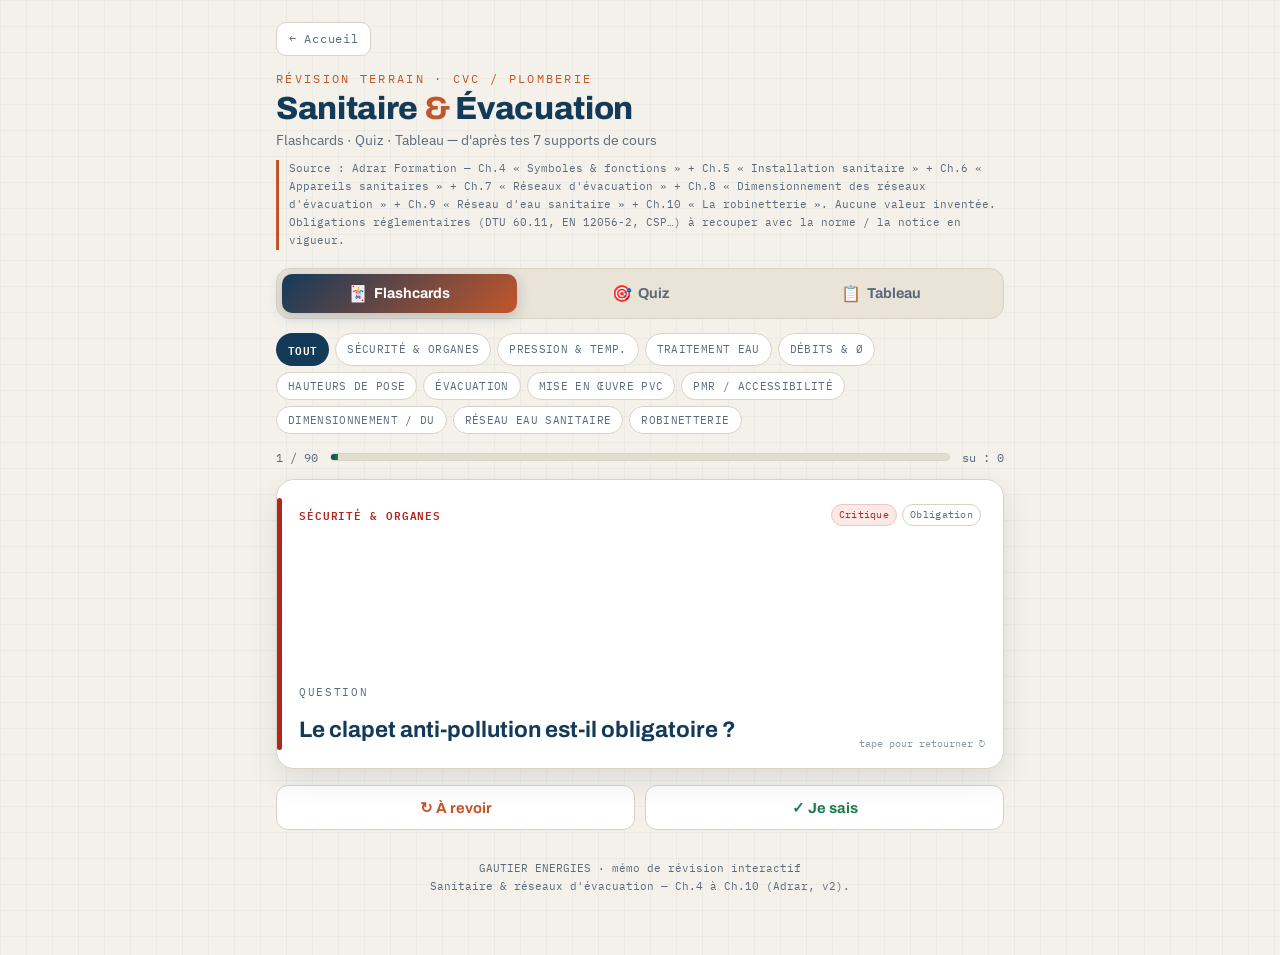
==== commit a23f1837: "Add files via upload" ====
--- a/revision_sanitaire_evacuation.html
+++ b/revision_sanitaire_evacuation.html
@@ -115,6 +115,7 @@
 </head>
 <body>
 <div class="wrap">
+  <a href="index.html" style="display:inline-flex;align-items:center;gap:6px;text-decoration:none;font-family:'IBM Plex Mono',monospace;font-size:.74rem;letter-spacing:.06em;color:#5b6b7d;border:1px solid #d9d3c6;background:#fff;border-radius:10px;padding:7px 12px;margin-bottom:14px">← Accueil</a>
   <header>
     <div class="kicker">Révision terrain · CVC / Plomberie</div>
     <h1>Sanitaire <span class="amp">&amp;</span> Évacuation</h1>
@@ -541,5 +542,60 @@
 buildOrder();
 render();
 </script>
+
+<!-- UI/UX uniquement : retour accueil + suivi de progression + module suivant -->
+<script>
+(function(){
+  var ORDER = ['revision_tuyaux_soudure.html','revision_sanitaire_evacuation.html','revision_cvc_complet.html'];
+  var LABELS = {
+    'revision_tuyaux_soudure.html':'Tuyaux & Soudure',
+    'revision_sanitaire_evacuation.html':'Sanitaire & \u00c9vacuation',
+    'revision_cvc_complet.html':'CVC \u2014 ECS, VMC, Solaire'
+  };
+  var MODULE = location.pathname.split('/').pop() || 'index.html';
+  var KEY = 'ticcser_progress';
+  function load(){ try{ return JSON.parse(localStorage.getItem(KEY)) || {}; }catch(e){ return {}; } }
+  function save(d){ try{ localStorage.setItem(KEY, JSON.stringify(d)); }catch(e){} }
+
+  // module ouvert = "commenc\u00e9" + dernier consult\u00e9
+  var d = load();
+  d[MODULE] = d[MODULE] || {};
+  d[MODULE].visited = true;
+  save(d);
+  try{ localStorage.setItem('ticcser_last', MODULE); }catch(e){}
+
+  // bouton "Module suivant" inject\u00e9 dans l'\u00e9cran de r\u00e9sultat (ou retour accueil si dernier)
+  var result = document.querySelector('#quizResult .result');
+  if (result){
+    var i = ORDER.indexOf(MODULE);
+    var nextId = (i > -1 && i < ORDER.length - 1) ? ORDER[i+1] : null;
+    var a = document.createElement('a');
+    a.style.cssText = 'display:block;margin-top:10px;text-decoration:none;text-align:center;'
+      + 'border:1.5px solid var(--navy);background:#fff;color:var(--navy);'
+      + "font-family:'Archivo',sans-serif;font-weight:800;font-size:1rem;padding:13px;border-radius:12px";
+    if (nextId){ a.href = nextId; a.textContent = 'Module suivant : ' + LABELS[nextId] + ' \u2192'; }
+    else { a.href = 'index.html'; a.textContent = '\u2190 Tous les modules'; }
+    result.appendChild(a);
+  }
+
+  // enregistre le score \u00e0 la fin du quiz (lit le % affich\u00e9, sans r\u00e9\u00e9crire le quiz)
+  if (typeof showResult === 'function'){
+    var _orig = showResult;
+    showResult = function(){
+      _orig.apply(this, arguments);
+      var el = document.getElementById('rBig');
+      if(!el) return;
+      var pct = parseInt(el.textContent, 10);
+      if(isNaN(pct)) return;
+      var s = load();
+      s[MODULE] = s[MODULE] || {};
+      s[MODULE].last = pct;
+      s[MODULE].best = Math.max(s[MODULE].best || 0, pct);
+      s[MODULE].attempts = (s[MODULE].attempts || 0) + 1;
+      save(s);
+    };
+  }
+})();
+</script>
 </body>
 </html>
